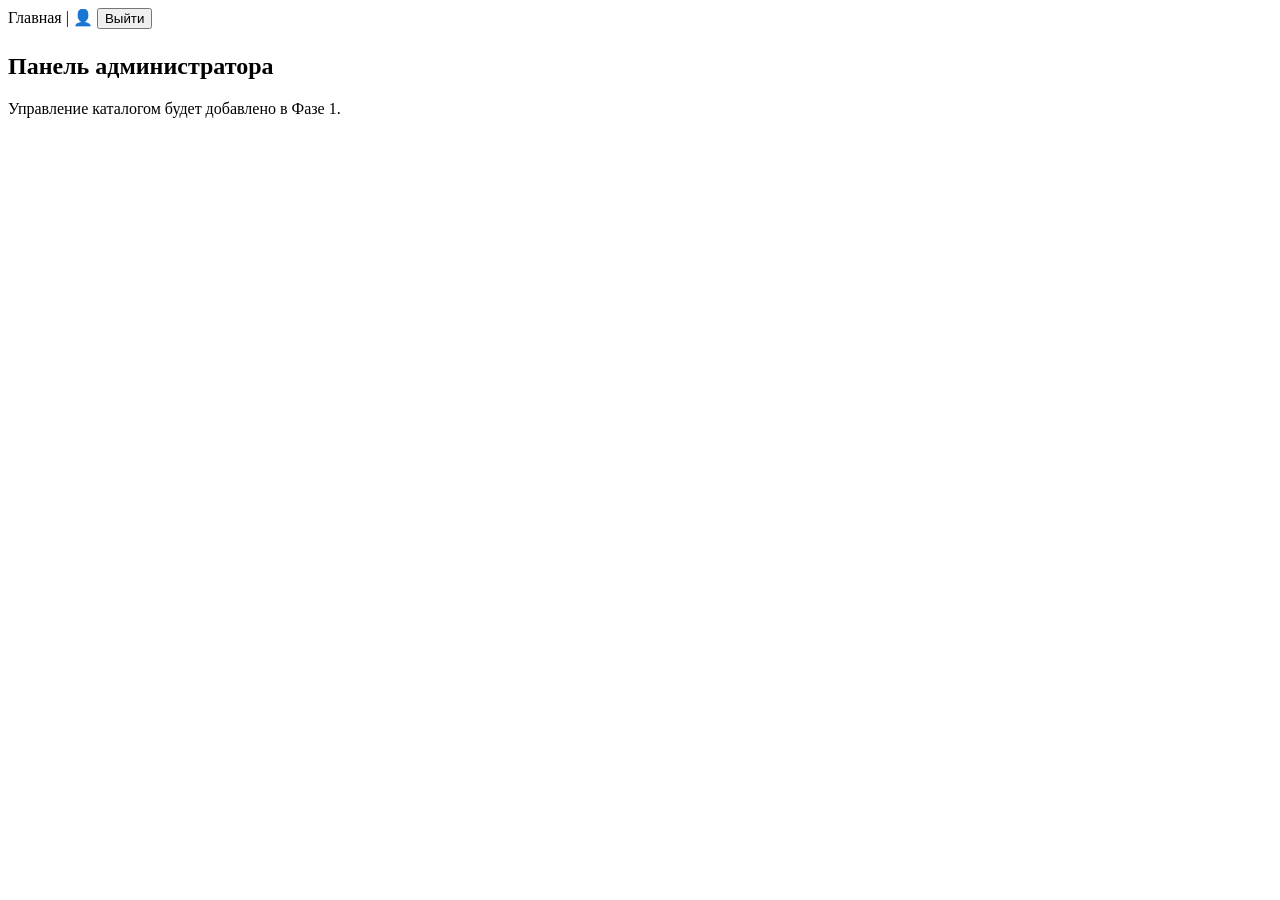
==== src/main/resources/templates/admin/index.html @ bca67381 "#(BRIKS-7): * add minimal web and security." ====
<!DOCTYPE html>
<html xmlns:th="http://www.thymeleaf.org" xmlns:sec="http://www.thymeleaf.org/extras/spring-security">
<head>
    <meta charset="UTF-8">
    <title>Админка</title>
</head>
<body>
<header>
    <a th:href="@{/}">Главная</a> |
    <span sec:authorize="isAuthenticated()">
            👤 <span sec:authentication="name"></span>
            <form th:action="@{/logout}" method="post" style="display:inline">
                <button type="submit">Выйти</button>
            </form>
        </span>
</header>
<main style="margin-top: 1.5rem;">
    <h2>Панель администратора</h2>
    <p>Управление каталогом будет добавлено в Фазе 1.</p>
</main>
</body>
</html>
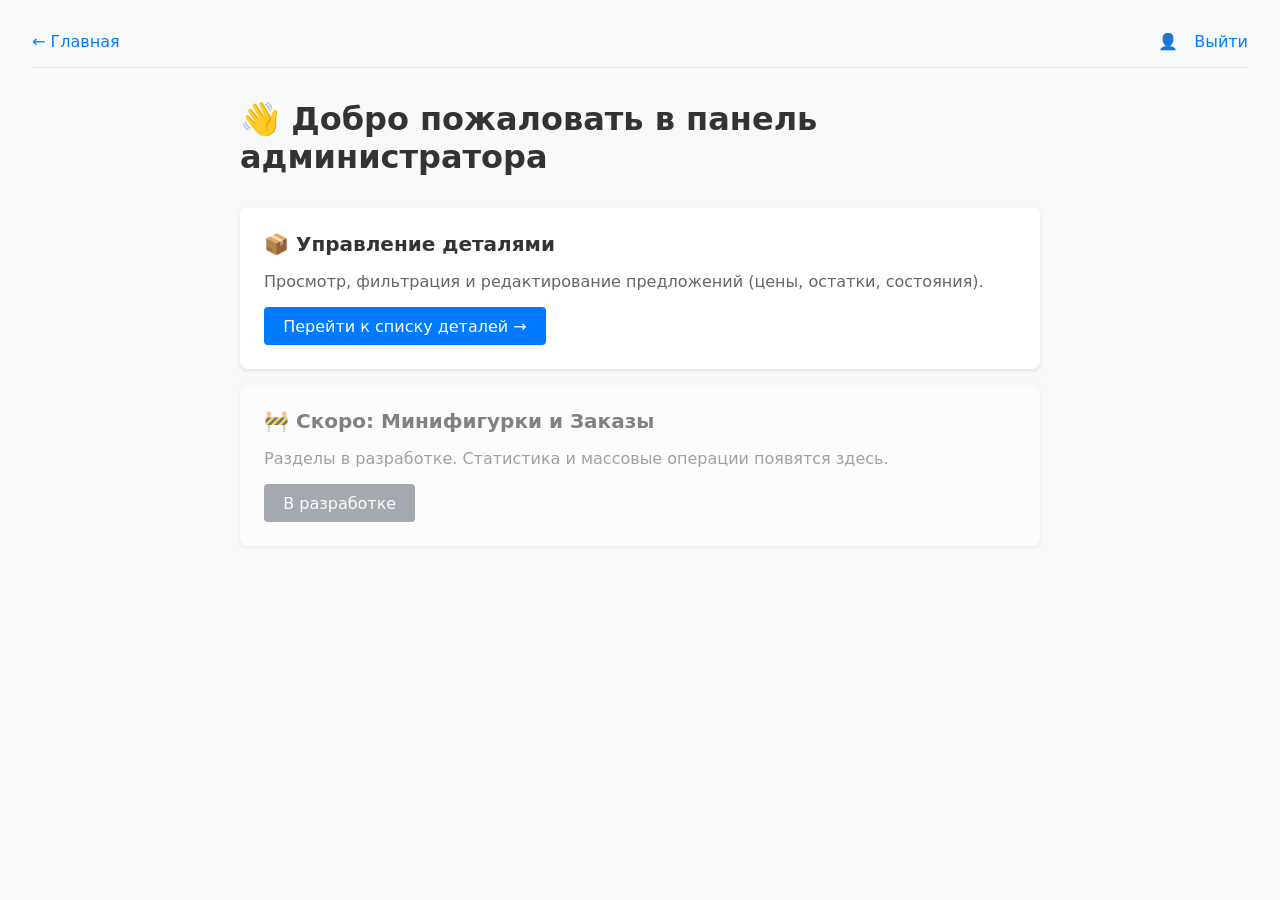
==== commit 7b1cb92e: "#(BRIKS-12): * add create, update for the offers. * add csrf." ====
--- a/src/main/resources/templates/admin/index.html
+++ b/src/main/resources/templates/admin/index.html
@@ -1,22 +1,136 @@
 <!DOCTYPE html>
-<html xmlns:th="http://www.thymeleaf.org" xmlns:sec="http://www.thymeleaf.org/extras/spring-security">
+<html lang="en" xmlns:th="http://www.thymeleaf.org"
+      xmlns:sec="http://www.thymeleaf.org/extras/spring-security">
 <head>
     <meta charset="UTF-8">
-    <title>Админка</title>
+    <title>Панель администратора</title>
+    <style>
+        body {
+            font-family: system-ui, sans-serif;
+            margin: 2rem;
+            background: #f8f9fa;
+            color: #333;
+        }
+
+        header {
+            margin-bottom: 2rem;
+            padding-bottom: 1rem;
+            border-bottom: 1px solid #dee2e6;
+            display: flex;
+            justify-content: space-between;
+            align-items: center;
+            flex-wrap: wrap;
+            gap: 0.5rem;
+        }
+
+        header a {
+            color: #007bff;
+            text-decoration: none;
+            font-weight: 500;
+        }
+
+        header a:hover {
+            text-decoration: underline;
+        }
+
+        header .user-info {
+            display: flex;
+            align-items: center;
+            gap: 1rem;
+            color: #666;
+        }
+
+        header button {
+            background: none;
+            border: none;
+            color: #007bff;
+            cursor: pointer;
+            padding: 0;
+            font: inherit;
+            font-weight: 500;
+        }
+
+        header button:hover {
+            text-decoration: underline;
+            color: #0056b3;
+        }
+
+        .dashboard {
+            max-width: 800px;
+            margin: 0 auto;
+        }
+
+        h1 {
+            margin-bottom: 2rem;
+            color: #333;
+        }
+
+        .card {
+            background: white;
+            padding: 1.5rem;
+            border-radius: 8px;
+            box-shadow: 0 2px 4px rgba(0, 0, 0, 0.1);
+            margin-bottom: 1rem;
+        }
+
+        .card h2 {
+            margin: 0 0 0.5rem;
+            font-size: 1.25rem;
+        }
+
+        .card p {
+            color: #666;
+            margin-bottom: 1rem;
+        }
+
+        .btn {
+            display: inline-block;
+            padding: 0.6rem 1.2rem;
+            background: #007bff;
+            color: white;
+            text-decoration: none;
+            border-radius: 4px;
+            font-weight: 500;
+        }
+
+        .btn:hover {
+            background: #0056b3;
+        }
+
+        .btn-secondary {
+            background: #6c757d;
+        }
+
+        .btn-secondary:hover {
+            background: #545b62;
+        }
+    </style>
 </head>
 <body>
-<header>
-    <a th:href="@{/}">Главная</a> |
-    <span sec:authorize="isAuthenticated()">
-            👤 <span sec:authentication="name"></span>
+    <header>
+        <a th:href="@{/}">← Главная</a>
+        <div class="user-info" sec:authorize="isAuthenticated()">
+            <span>👤 <span sec:authentication="name"></span></span>
             <form th:action="@{/logout}" method="post" style="display:inline">
                 <button type="submit">Выйти</button>
             </form>
-        </span>
-</header>
-<main style="margin-top: 1.5rem;">
-    <h2>Панель администратора</h2>
-    <p>Управление каталогом будет добавлено в Фазе 1.</p>
-</main>
+        </div>
+    </header>
+
+    <div class="dashboard">
+        <h1>👋 Добро пожаловать в панель администратора</h1>
+
+        <div class="card">
+            <h2>📦 Управление деталями</h2>
+            <p>Просмотр, фильтрация и редактирование предложений (цены, остатки, состояния).</p>
+            <a th:href="@{/admin/parts}" class="btn">Перейти к списку деталей →</a>
+        </div>
+
+        <div class="card" style="opacity: 0.6;">
+            <h2>🚧 Скоро: Минифигурки и Заказы</h2>
+            <p>Разделы в разработке. Статистика и массовые операции появятся здесь.</p>
+            <span class="btn btn-secondary" style="cursor: not-allowed; pointer-events: none;">В разработке</span>
+        </div>
+    </div>
 </body>
 </html>
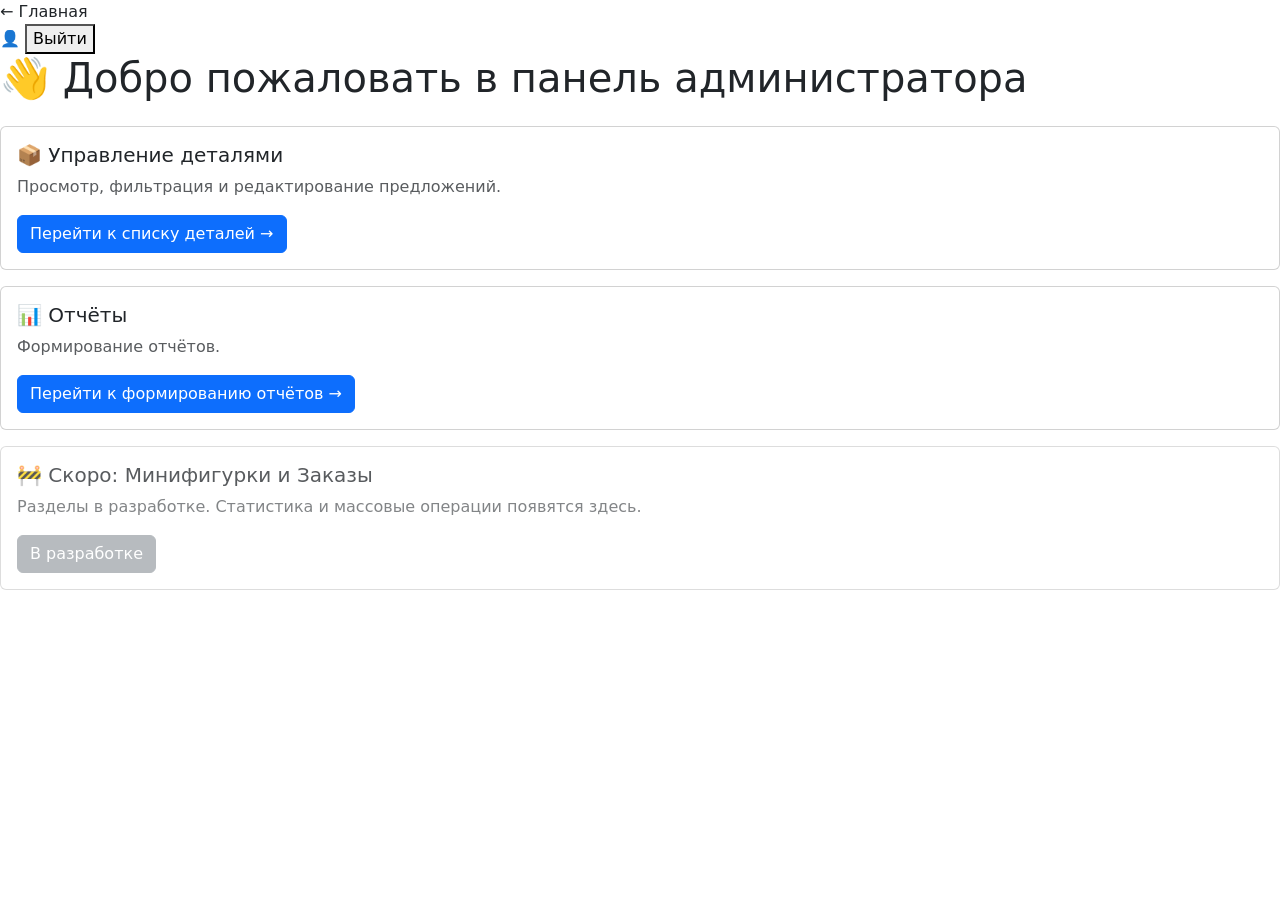
==== commit 85686737: "#(BRIKS-16): * add parts report. * add bootstrap." ====
--- a/src/main/resources/templates/admin/index.html
+++ b/src/main/resources/templates/admin/index.html
@@ -1,110 +1,12 @@
 <!DOCTYPE html>
 <html lang="en" xmlns:th="http://www.thymeleaf.org"
-      xmlns:sec="http://www.thymeleaf.org/extras/spring-security">
+      >
 <head>
     <meta charset="UTF-8">
+    <meta name="viewport" content="width=device-width, initial-scale=1.0">
     <title>Панель администратора</title>
-    <style>
-        body {
-            font-family: system-ui, sans-serif;
-            margin: 2rem;
-            background: #f8f9fa;
-            color: #333;
-        }
-
-        header {
-            margin-bottom: 2rem;
-            padding-bottom: 1rem;
-            border-bottom: 1px solid #dee2e6;
-            display: flex;
-            justify-content: space-between;
-            align-items: center;
-            flex-wrap: wrap;
-            gap: 0.5rem;
-        }
-
-        header a {
-            color: #007bff;
-            text-decoration: none;
-            font-weight: 500;
-        }
-
-        header a:hover {
-            text-decoration: underline;
-        }
-
-        header .user-info {
-            display: flex;
-            align-items: center;
-            gap: 1rem;
-            color: #666;
-        }
-
-        header button {
-            background: none;
-            border: none;
-            color: #007bff;
-            cursor: pointer;
-            padding: 0;
-            font: inherit;
-            font-weight: 500;
-        }
-
-        header button:hover {
-            text-decoration: underline;
-            color: #0056b3;
-        }
-
-        .dashboard {
-            max-width: 800px;
-            margin: 0 auto;
-        }
-
-        h1 {
-            margin-bottom: 2rem;
-            color: #333;
-        }
-
-        .card {
-            background: white;
-            padding: 1.5rem;
-            border-radius: 8px;
-            box-shadow: 0 2px 4px rgba(0, 0, 0, 0.1);
-            margin-bottom: 1rem;
-        }
-
-        .card h2 {
-            margin: 0 0 0.5rem;
-            font-size: 1.25rem;
-        }
-
-        .card p {
-            color: #666;
-            margin-bottom: 1rem;
-        }
-
-        .btn {
-            display: inline-block;
-            padding: 0.6rem 1.2rem;
-            background: #007bff;
-            color: white;
-            text-decoration: none;
-            border-radius: 4px;
-            font-weight: 500;
-        }
-
-        .btn:hover {
-            background: #0056b3;
-        }
-
-        .btn-secondary {
-            background: #6c757d;
-        }
-
-        .btn-secondary:hover {
-            background: #545b62;
-        }
-    </style>
+    <link href="https://cdn.jsdelivr.net/npm/bootstrap@5.3.3/dist/css/bootstrap.min.css" rel="stylesheet">
+    <link th:href="@{/css/custom.css}" rel="stylesheet">
 </head>
 <body>
     <header>
@@ -117,20 +19,34 @@
         </div>
     </header>
 
-    <div class="dashboard">
-        <h1>👋 Добро пожаловать в панель администратора</h1>
+    <main class="dashboard">
+        <h1 class="mb-4">👋 Добро пожаловать в панель администратора</h1>
 
-        <div class="card">
-            <h2>📦 Управление деталями</h2>
-            <p>Просмотр, фильтрация и редактирование предложений (цены, остатки, состояния).</p>
-            <a th:href="@{/admin/parts}" class="btn">Перейти к списку деталей →</a>
+        <div class="card mb-3">
+            <div class="card-body">
+                <h5 class="card-title">📦 Управление деталями</h5>
+                <p class="card-text text-muted">Просмотр, фильтрация и редактирование предложений.</p>
+                <a th:href="@{/admin/parts}" class="btn btn-primary">Перейти к списку деталей →</a>
+            </div>
         </div>
 
-        <div class="card" style="opacity: 0.6;">
-            <h2>🚧 Скоро: Минифигурки и Заказы</h2>
-            <p>Разделы в разработке. Статистика и массовые операции появятся здесь.</p>
-            <span class="btn btn-secondary" style="cursor: not-allowed; pointer-events: none;">В разработке</span>
+        <div class="card mb-3">
+            <div class="card-body">
+                <h5 class="card-title">📊 Отчёты</h5>
+                <p class="card-text text-muted">Формирование отчётов.</p>
+                <a th:href="@{/admin/reports}" class="btn btn-primary">Перейти к формированию отчётов →</a>
+            </div>
         </div>
-    </div>
+
+        <div class="card mb-3 opacity-75">
+            <div class="card-body">
+                <h5 class="card-title">🚧 Скоро: Минифигурки и Заказы</h5>
+                <p class="card-text text-muted">Разделы в разработке. Статистика и массовые операции появятся здесь.</p>
+                <button class="btn btn-secondary" disabled>В разработке</button>
+            </div>
+        </div>
+    </main>
+
+    <script src="https://cdn.jsdelivr.net/npm/bootstrap@5.3.3/dist/js/bootstrap.bundle.min.js"></script>
 </body>
 </html>
